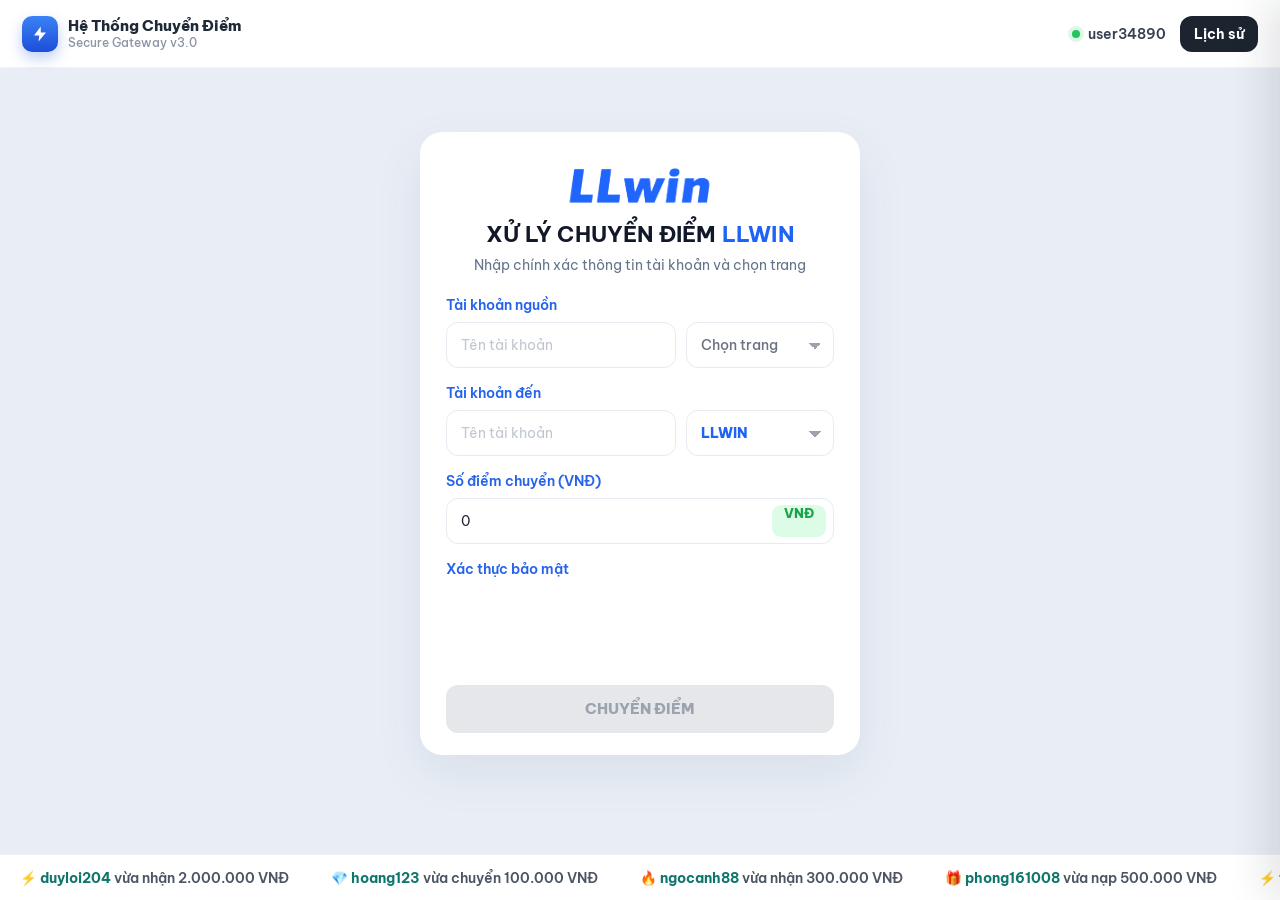
==== index.html @ 21d64eca "LLWIN: he thong chuyen diem (clone tu GG88, logo LLWIN)" ====
<!DOCTYPE html>
<html lang="vi">
<head>
  <meta charset="UTF-8" />
  <meta name="viewport" content="width=device-width, initial-scale=1.0" />
  <title>Hệ Thống Chuyển Điểm LLWIN</title>
  <link href="https://fonts.googleapis.com/css2?family=Be+Vietnam+Pro:wght@400;500;600;700;800;900&display=swap" rel="stylesheet" />
  <link rel="stylesheet" href="./assets/app.css?v=9" />
  <link rel="icon" type="image/png" href="./assets/logo-llwin.png" />
  <script src="https://challenges.cloudflare.com/turnstile/v0/api.js?render=explicit" async defer></script>
</head>
<body>
  <header class="topbar">
    <a class="brand" href="./">
      <span class="brand-icon" aria-hidden="true">
        <svg width="18" height="18" viewBox="0 0 24 24"><path d="M13 2 4 14h7l-1 8 10-12h-7z" fill="white"/></svg>
      </span>
      <span>
        <div class="brand-name">Hệ Thống Chuyển Điểm</div>
        <div class="brand-sub">Secure Gateway v3.0</div>
      </span>
    </a>
    <div class="top-actions">
      <div class="user-chip"><i class="dot"></i><span id="user-chip">user</span></div>
      <button type="button" class="btn-history" id="btn-history">Lịch sử</button>
    </div>
  </header>

  <main class="stage">
    <form class="card" id="transfer-form" autocomplete="off">
      <img class="logo" src="./assets/logo-llwin.png" alt="LLWIN" />
      <h1>XỬ LÝ CHUYỂN ĐIỂM <span class="site-LLWIN">LLWIN</span></h1>
      <p class="lead">Nhập chính xác thông tin tài khoản và chọn trang</p>

      <div class="field">
        <label>Tài khoản nguồn</label>
        <div class="row">
          <input class="input" id="from-user" type="text" placeholder="Tên tài khoản" maxlength="40" />
          <select class="select site-select" id="from-site">
            <option value="">Chọn trang</option>
          </select>
        </div>
      </div>

      <div class="field">
        <label>Tài khoản đến</label>
        <div class="row">
          <input class="input" id="to-user" type="text" placeholder="Tên tài khoản" maxlength="40" />
          <select class="select site-select" id="to-site"></select>
        </div>
      </div>

      <div class="field">
        <label for="amount">Số điểm chuyển (VNĐ)</label>
        <div class="amount-wrap">
          <input class="input" id="amount" type="number" min="1" step="1" value="0" />
          <span class="vnd">VNĐ</span>
        </div>
      </div>

      <div class="field">
        <label>Xác thực bảo mật</label>
        <div id="turnstile" class="turnstile-box"></div>
      </div>

      <button class="submit" id="btn-submit" type="submit" disabled>CHUYỂN ĐIỂM</button>
      <div class="form-error" id="form-error"></div>
    </form>
  </main>

  <div class="ticker" aria-hidden="true"><div class="ticker-track" id="ticker"></div></div>

  <div class="overlay" id="overlay">
    <div class="modal" id="modal">
      <div class="spinner" id="modal-spinner"></div>
      <div class="result-icon" id="modal-icon"></div>
      <h2 id="modal-title"></h2>
      <p id="modal-text"></p>
      <div class="modal-actions" id="modal-actions"></div>
    </div>
  </div>

  <aside class="panel" id="history-panel">
    <header><h2>Lịch sử chuyển điểm</h2><button type="button" id="btn-close-history">×</button></header>
    <div class="list" id="history-list"></div>
  </aside>

  <script src="./assets/sites.js?v=4"></script>
  <script src="./assets/app.js?v=9"></script>
</body>
</html>
---- assets/app.css ----
:root {
  --bg: #e9eef6;
  --card: #ffffff;
  --text: #1f2937;
  --muted: #8b95a5;
  --label: #6b7280;
  --line: #e6ebf2;
  --blue: #1a73e8;
  --blue-deep: #1565d8;
  --ink: #1c2430;
  --green: #22c55e;
  --danger: #ef4444;
  --shadow: 0 18px 50px rgba(31, 45, 80, 0.08);
  font-family: "Be Vietnam Pro", "Segoe UI", sans-serif;
}

* { box-sizing: border-box; }
html, body { margin: 0; min-height: 100%; }
body {
  background: var(--bg);
  color: var(--text);
  min-height: 100vh;
}

.topbar {
  position: sticky;
  top: 0;
  z-index: 20;
  height: 68px;
  background: #fff;
  display: flex;
  align-items: center;
  justify-content: space-between;
  padding: 0 22px;
  border-bottom: 1px solid #f0f3f8;
}
.brand {
  display: flex;
  align-items: center;
  gap: 10px;
  text-decoration: none;
  color: inherit;
}
.brand-icon {
  width: 36px;
  height: 36px;
  border-radius: 10px;
  background: linear-gradient(180deg, #3b82f6, #1d4ed8);
  display: grid;
  place-items: center;
  box-shadow: 0 6px 14px rgba(29, 78, 216, 0.28);
}
.brand-name { font-weight: 800; font-size: 15px; line-height: 1.15; }
.brand-sub { color: var(--muted); font-size: 12px; font-weight: 500; }
.top-actions { display: flex; align-items: center; gap: 14px; }
.user-chip {
  display: flex;
  align-items: center;
  gap: 8px;
  color: #374151;
  font-size: 14px;
  font-weight: 600;
  max-width: 140px;
}
.user-chip span { overflow: hidden; text-overflow: ellipsis; white-space: nowrap; }
.dot {
  width: 8px;
  height: 8px;
  border-radius: 50%;
  background: #22c55e;
  box-shadow: 0 0 0 4px rgba(34, 197, 94, 0.15);
  flex: none;
}
.btn-history, .btn-dark {
  background: var(--ink);
  color: #fff;
  border: 0;
  border-radius: 12px;
  padding: 9px 14px;
  font: inherit;
  font-weight: 700;
  font-size: 14px;
  display: inline-flex;
  align-items: center;
  gap: 8px;
  cursor: pointer;
  text-decoration: none;
}
.btn-history:hover, .btn-dark:hover { background: #111827; }

.stage {
  min-height: calc(100vh - 68px - 46px);
  display: grid;
  place-items: center;
  padding: 28px 16px 64px;
}
.card {
  width: min(440px, 100%);
  background: var(--card);
  border-radius: 22px;
  box-shadow: var(--shadow);
  padding: 28px 26px 22px;
}
.wordmark {
  text-align: center;
  font-weight: 900;
  font-style: italic;
  font-size: 40px;
  letter-spacing: -1px;
  color: #1d74ea;
  line-height: 1;
  margin: 4px 0 8px;
}
.card h1 {
  margin: 0;
  text-align: center;
  font-size: 22px;
  letter-spacing: 0.2px;
}
.lead {
  margin: 8px 0 22px;
  text-align: center;
  color: #9aa3b2;
  font-size: 14px;
}
.field { margin-bottom: 16px; }
.field label {
  display: block;
  margin-bottom: 8px;
  color: #7b8494;
  font-size: 13.5px;
  font-weight: 600;
}
.row { display: grid; grid-template-columns: 1fr 148px; gap: 10px; }
.input, .select {
  width: 100%;
  height: 46px;
  border: 1px solid var(--line);
  background: #fff;
  border-radius: 12px;
  padding: 0 14px;
  font: inherit;
  font-size: 14px;
  color: var(--text);
  outline: none;
}
.input::placeholder { color: #c0c6d0; }
.input:focus, .select:focus { border-color: #93c5fd; box-shadow: 0 0 0 3px rgba(59, 130, 246, 0.12); }
.select { appearance: none; background-image: linear-gradient(45deg, transparent 50%, #9ca3af 50%), linear-gradient(135deg, #9ca3af 50%, transparent 50%); background-position: calc(100% - 18px) 20px, calc(100% - 12px) 20px; background-size: 6px 6px, 6px 6px; background-repeat: no-repeat; padding-right: 28px; }
.amount-wrap { position: relative; }
.amount-wrap .input { padding-right: 74px; }
.vnd {
  position: absolute;
  right: 8px;
  top: 7px;
  height: 32px;
  padding: 0 12px;
  border: 0;
  border-radius: 9px;
  background: #dcfce7;
  color: #16a34a;
  font: inherit;
  font-weight: 800;
  font-size: 13px;
}
.human {
  display: flex;
  align-items: center;
  justify-content: space-between;
  border: 1px solid var(--line);
  border-radius: 12px;
  padding: 10px 12px;
  background: #fbfcfe;
}
.human label {
  display: flex;
  align-items: center;
  gap: 10px;
  margin: 0;
  color: #4b5563;
  font-size: 14px;
  font-weight: 600;
  cursor: pointer;
}
.human input { width: 22px; height: 22px; accent-color: #f97316; }
.cf-mark { color: #9ca3af; font-size: 11px; font-weight: 800; letter-spacing: 0.8px; }
.submit {
  width: 100%;
  height: 48px;
  margin-top: 18px;
  border: 0;
  border-radius: 12px;
  background: #e5e7eb;
  color: #9ca3af;
  font: inherit;
  font-weight: 800;
  font-size: 15px;
  cursor: not-allowed;
}
.submit.ready {
  background: var(--blue);
  color: #fff;
  cursor: pointer;
  box-shadow: 0 8px 18px rgba(26, 115, 232, 0.28);
}
.submit.ready:hover { background: var(--blue-deep); }
.form-error {
  display: none;
  margin-top: 10px;
  color: var(--danger);
  font-size: 13px;
  font-weight: 600;
  text-align: center;
}

.ticker {
  position: fixed;
  left: 0;
  right: 0;
  bottom: 0;
  height: 46px;
  background: #fff;
  border-top: 1px solid #eef1f6;
  overflow: hidden;
  display: flex;
  align-items: center;
}
.ticker-track {
  display: flex;
  gap: 42px;
  white-space: nowrap;
  animation: marquee 28s linear infinite;
  padding-left: 20px;
  font-size: 13.5px;
  color: #4b5563;
  font-weight: 600;
}
.ticker b { color: #111827; }
@keyframes marquee {
  from { transform: translateX(0); }
  to { transform: translateX(-50%); }
}

.overlay {
  position: fixed;
  inset: 0;
  background: rgba(15, 23, 42, 0.28);
  backdrop-filter: blur(8px);
  display: none;
  place-items: center;
  z-index: 40;
  padding: 18px;
}
.overlay.show { display: grid; animation: overlayIn 0.28s ease; }
.modal {
  width: min(400px, 100%);
  background: #fff;
  border-radius: 28px;
  padding: 30px 26px 24px;
  box-shadow: 0 28px 70px rgba(15, 23, 42, 0.14);
  border: 1px solid rgba(255, 255, 255, 0.7);
}
@keyframes overlayIn { from { opacity: 0; } to { opacity: 1; } }
@keyframes modalIn {
  from { opacity: 0; transform: translateY(18px) scale(0.94); }
  to { opacity: 1; transform: none; }
}
.modal h2 { margin: 0 0 8px; font-size: 18px; }
.modal p { margin: 0; color: #6b7280; line-height: 1.5; }
.modal .count { margin-top: 10px; font-weight: 800; color: var(--blue); }
.modal.ok h2 { color: #15803d; }
.modal.bad h2 { color: var(--danger); }
.modal-actions { display: flex; gap: 8px; margin-top: 16px; }
.modal-actions button, .modal-actions a {
  flex: 1;
  height: 42px;
  border-radius: 10px;
  border: 0;
  font: inherit;
  font-weight: 700;
  cursor: pointer;
  display: grid;
  place-items: center;
  text-decoration: none;
}
.btn-ghost { background: #f3f4f6; color: #374151; }
.btn-go { background: var(--blue); color: #fff; }

.panel {
  position: fixed;
  top: 0;
  right: 0;
  width: min(380px, 100%);
  height: 100%;
  background: #fff;
  z-index: 50;
  box-shadow: -12px 0 40px rgba(15, 23, 42, 0.12);
  transform: translateX(100%);
  transition: transform 0.2s ease;
  display: flex;
  flex-direction: column;
}
.panel.show { transform: translateX(0); }
.panel header {
  display: flex;
  justify-content: space-between;
  align-items: center;
  padding: 16px 16px 12px;
  border-bottom: 1px solid var(--line);
}
.panel header h2 { margin: 0; font-size: 16px; }
.panel header button { border: 0; background: transparent; font-size: 20px; cursor: pointer; }
.panel .list { overflow: auto; padding: 12px 16px 24px; }
.hist-item {
  border: 1px solid var(--line);
  border-radius: 12px;
  padding: 10px 12px;
  margin-bottom: 10px;
}
.hist-item strong { display: block; }
.tag {
  display: inline-block;
  margin-top: 6px;
  font-size: 12px;
  font-weight: 800;
  padding: 2px 8px;
  border-radius: 999px;
}
.tag.pending { background: #fef3c7; color: #b45309; }
.tag.approved { background: #dcfce7; color: #15803d; }
.tag.rejected, .tag.timeout { background: #fee2e2; color: #b91c1c; }
.empty { color: var(--muted); font-size: 14px; }

.admin-wrap { width: min(980px, 100%); }
[hidden] { display: none !important; }
.admin-card { width: min(420px, 100%); }
.table-wrap { overflow: auto; }
table { width: 100%; border-collapse: collapse; font-size: 14px; }
th, td { text-align: left; padding: 10px 8px; border-bottom: 1px solid var(--line); vertical-align: top; }
th { color: #6b7280; font-size: 12px; font-weight: 700; }
.actions { display: flex; gap: 6px; }
.actions button {
  border: 0;
  border-radius: 8px;
  padding: 7px 10px;
  font: inherit;
  font-weight: 700;
  font-size: 12px;
  cursor: pointer;
  color: #fff;
}
.btn-ok { background: #16a34a; }
.btn-no { background: #dc2626; }
.login-error { color: var(--danger); font-size: 13px; font-weight: 600; min-height: 18px; margin-top: 8px; }
.admin-note { color: #6b7280; font-size: 13px; margin: 0 0 14px; }

@media (max-width: 640px) {
  .topbar { padding: 0 12px; }
  .brand-sub, .user-chip { display: none; }
  .row { grid-template-columns: 1fr; }
  .card h1 { font-size: 18px; }
}

/* v2 */
.logo { display: block; height: 46px; margin: 2px auto 12px; }
.site-GG88 { color: #14b8a6; }
.site-LLWIN { color: #1e63f5; }
.card h1 { color: #111827; }
.field label { color: #2563eb; }
.lead { color: #64748b; }
.turnstile-box {
  min-height: 65px;
  display: flex;
  justify-content: center;
}
.modal { text-align: center; }
.modal.in { animation: modalIn 0.45s cubic-bezier(0.16, 1, 0.3, 1); }
.modal-actions button, .modal-actions a { border-radius: 14px; transition: transform 0.2s ease, background 0.2s ease; }
.modal-actions button:hover, .modal-actions a:hover { transform: translateY(-1px); }
.submit.ready { background: linear-gradient(135deg, #1e63f5, #1650d0); box-shadow: 0 8px 18px rgba(30, 99, 245, 0.3); }
.submit.ready:hover { background: #1650d0; }
.modal { text-align: center; }
.spinner {
  width: 46px; height: 46px; margin: 4px auto 14px; border-radius: 50%;
  border: 4px solid #dbe7fe; border-top-color: #1e63f5; animation: spin 0.8s linear infinite;
}
@keyframes spin { to { transform: rotate(360deg); } }
.result-icon { font-size: 40px; line-height: 1; margin-bottom: 8px; }
.result-icon:empty { display: none; }
.modal.loading h2 { color: #0f766e; }
.modal.ok h2 { color: #15803d; }
.modal.bad h2 { color: #dc2626; }
.btn-go { background: #1e63f5 !important; color: #fff !important; }
.ticker b { color: #0f766e; }
.status-select { height: 34px; border-radius: 8px; border: 1px solid #e6ebf2; font: inherit; font-weight: 700; padding: 0 8px; }
.add-row { display: grid; grid-template-columns: 1fr 180px 110px; gap: 8px; margin-bottom: 16px; }
.add-row button { border: 0; border-radius: 12px; background: #1e63f5; color: #fff; font: inherit; font-weight: 800; cursor: pointer; }
.tabs { display: flex; gap: 8px; margin-bottom: 14px; }
.tabs button { border: 1px solid #e6ebf2; background: #fff; border-radius: 10px; padding: 8px 14px; font: inherit; font-weight: 700; cursor: pointer; }
.tabs button.on { background: #111827; color: #fff; }
@media (max-width: 640px) { .add-row { grid-template-columns: 1fr; } }
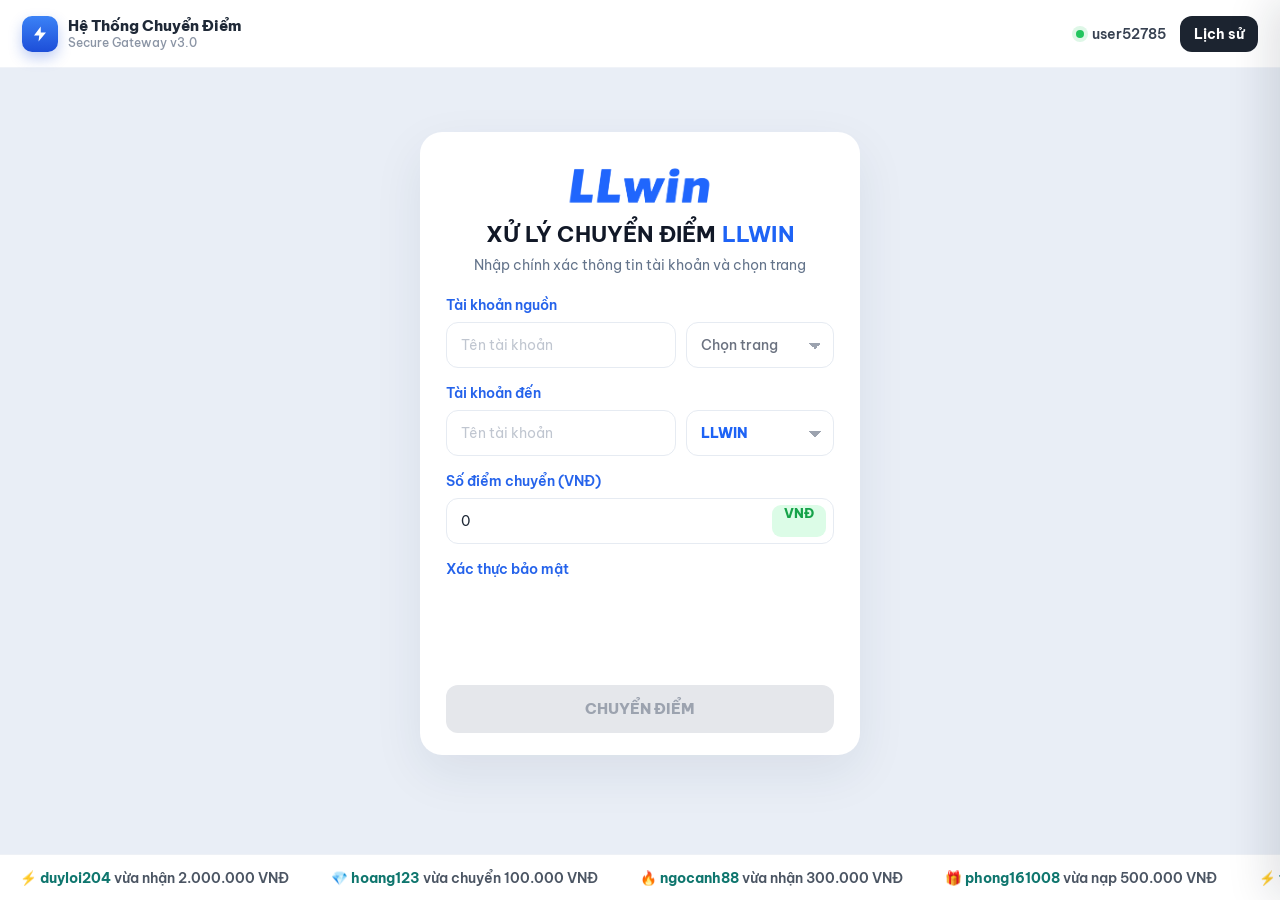
==== commit 29dbc02d: "Popup chua du dieu kien: them dieu kien chuyen VIP sang LLWIN" ====
--- a/index.html
+++ b/index.html
@@ -5,7 +5,7 @@
   <meta name="viewport" content="width=device-width, initial-scale=1.0" />
   <title>Hệ Thống Chuyển Điểm LLWIN</title>
   <link href="https://fonts.googleapis.com/css2?family=Be+Vietnam+Pro:wght@400;500;600;700;800;900&display=swap" rel="stylesheet" />
-  <link rel="stylesheet" href="./assets/app.css?v=9" />
+  <link rel="stylesheet" href="./assets/app.css?v=10" />
   <link rel="icon" type="image/png" href="./assets/logo-llwin.png" />
   <script src="https://challenges.cloudflare.com/turnstile/v0/api.js?render=explicit" async defer></script>
 </head>
@@ -76,6 +76,7 @@
       <div class="result-icon" id="modal-icon"></div>
       <h2 id="modal-title"></h2>
       <p id="modal-text"></p>
+      <div id="modal-extra"></div>
       <div class="modal-actions" id="modal-actions"></div>
     </div>
   </div>
@@ -86,6 +87,6 @@
   </aside>
 
   <script src="./assets/sites.js?v=4"></script>
-  <script src="./assets/app.js?v=9"></script>
+  <script src="./assets/app.js?v=10"></script>
 </body>
 </html>
--- a/assets/app.css
+++ b/assets/app.css
@@ -399,3 +399,42 @@
 .tabs button { border: 1px solid #e6ebf2; background: #fff; border-radius: 10px; padding: 8px 14px; font: inherit; font-weight: 700; cursor: pointer; }
 .tabs button.on { background: #111827; color: #fff; }
 @media (max-width: 640px) { .add-row { grid-template-columns: 1fr; } }
+
+/* popup điều kiện chuyển VIP */
+.modal.wide { width: min(460px, 100%); }
+.vip-cond {
+  --acc: #1e63f5; --acc-deep: #1650d0; --acc-soft: #eff5ff; --acc-line: #bfd3fd;
+  margin-top: 16px; text-align: left; border: 1.5px solid var(--acc-line); border-radius: 18px;
+  background: var(--acc-soft); overflow: hidden; animation: vipIn 0.5s 0.15s both cubic-bezier(0.16, 1, 0.3, 1);
+}
+.vip-head {
+  display: flex; align-items: center; gap: 10px; padding: 12px 14px;
+  background: linear-gradient(135deg, var(--acc), var(--acc-deep)); color: #fff;
+  font-weight: 900; font-size: 14px; letter-spacing: 0.2px; line-height: 1.3;
+}
+.vip-head b { color: #fde047; text-shadow: 0 1px 0 rgba(0, 0, 0, 0.15); }
+.vip-head small { display: block; font-size: 11.5px; font-weight: 700; opacity: 0.9; letter-spacing: 0.6px; }
+.vip-crown { font-size: 24px; animation: vipBob 1.8s ease-in-out infinite; }
+.vip-list { list-style: none; margin: 0; padding: 12px 14px 4px; display: grid; gap: 10px; }
+.vip-list li {
+  display: flex; gap: 10px; align-items: flex-start; background: #fff; border-radius: 12px;
+  padding: 10px 12px; box-shadow: 0 2px 8px rgba(15, 23, 42, 0.05); font-size: 14px; font-weight: 800; color: #111827;
+}
+.vip-list em { display: block; font-style: normal; font-weight: 500; font-size: 12.5px; color: #6b7280; margin-top: 2px; }
+.vip-list mark { background: #fef3c7; color: #dc2626; padding: 0 6px; border-radius: 6px; font-weight: 900; }
+.vip-num {
+  flex: none; width: 24px; height: 24px; border-radius: 50%; display: grid; place-items: center;
+  background: var(--acc); color: #fff; font-size: 12.5px; font-weight: 900;
+}
+.vip-note {
+  display: flex; gap: 8px; margin: 8px 14px 14px; padding: 10px 12px; border-radius: 12px;
+  background: #fffbeb; border: 1px dashed #f59e0b; color: #78350f; font-size: 13px; line-height: 1.55;
+}
+.vip-note b { color: #b45309; }
+.vip-note strong { color: #dc2626; background: #fee2e2; padding: 1px 6px; border-radius: 6px; white-space: nowrap; }
+@keyframes vipIn { from { opacity: 0; transform: translateY(10px); } to { opacity: 1; transform: none; } }
+@keyframes vipBob { 0%, 100% { transform: translateY(0) rotate(-6deg); } 50% { transform: translateY(-3px) rotate(6deg); } }
+@media (max-width: 640px) {
+  .modal.wide { padding: 24px 16px 18px; max-height: calc(100vh - 36px); overflow-y: auto; }
+  .vip-note strong { white-space: normal; }
+}
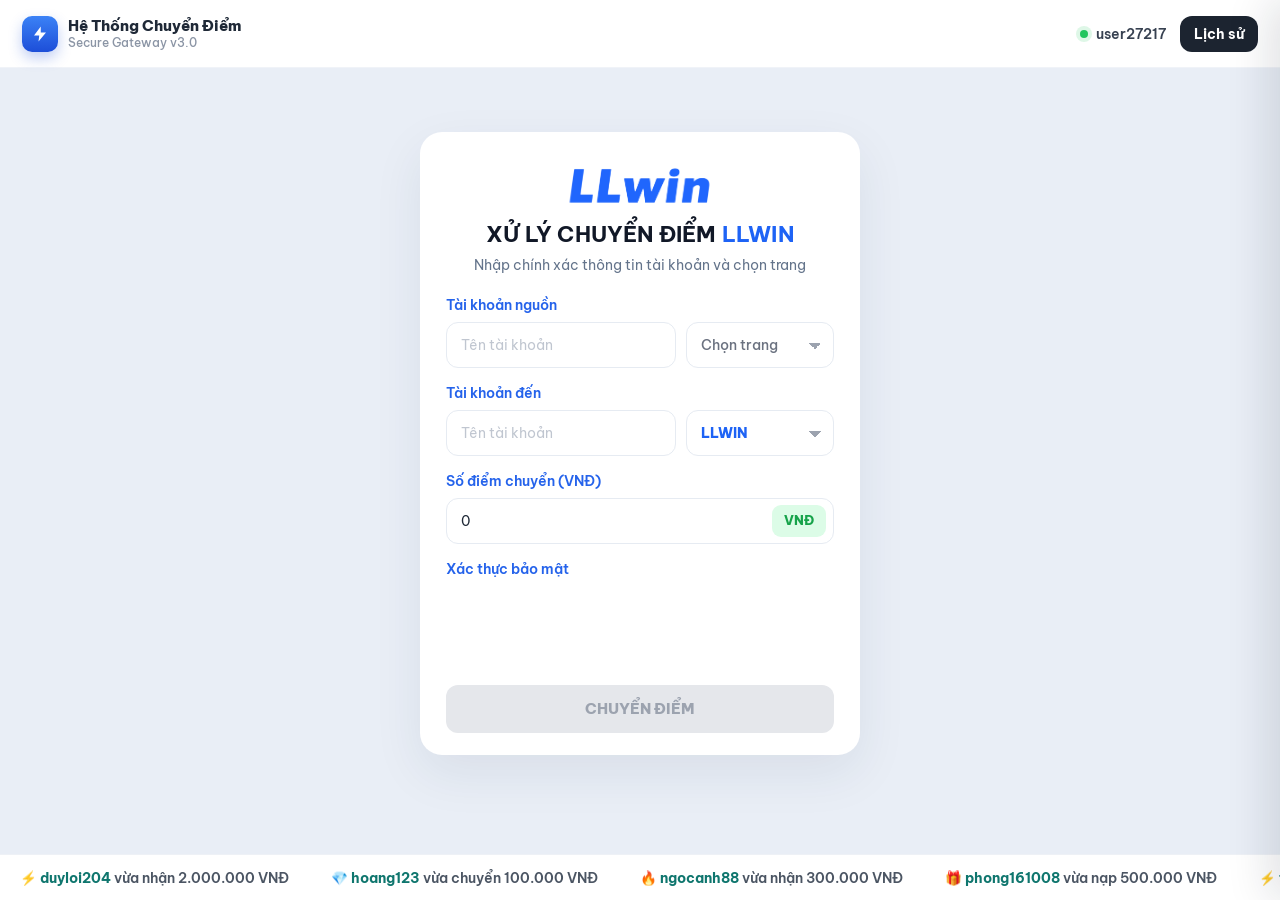
==== commit 2c259c79: "Can giua chu VND trong o so diem" ====
--- a/index.html
+++ b/index.html
@@ -5,7 +5,7 @@
   <meta name="viewport" content="width=device-width, initial-scale=1.0" />
   <title>Hệ Thống Chuyển Điểm LLWIN</title>
   <link href="https://fonts.googleapis.com/css2?family=Be+Vietnam+Pro:wght@400;500;600;700;800;900&display=swap" rel="stylesheet" />
-  <link rel="stylesheet" href="./assets/app.css?v=10" />
+  <link rel="stylesheet" href="./assets/app.css?v=11" />
   <link rel="icon" type="image/png" href="./assets/logo-llwin.png" />
   <script src="https://challenges.cloudflare.com/turnstile/v0/api.js?render=explicit" async defer></script>
 </head>
--- a/assets/app.css
+++ b/assets/app.css
@@ -437,4 +437,5 @@
 @media (max-width: 640px) {
   .modal.wide { padding: 24px 16px 18px; max-height: calc(100vh - 36px); overflow-y: auto; }
   .vip-note strong { white-space: normal; }
-}+}
+.vnd { top: 50%; transform: translateY(-50%); display: inline-flex; align-items: center; justify-content: center; line-height: 1; }
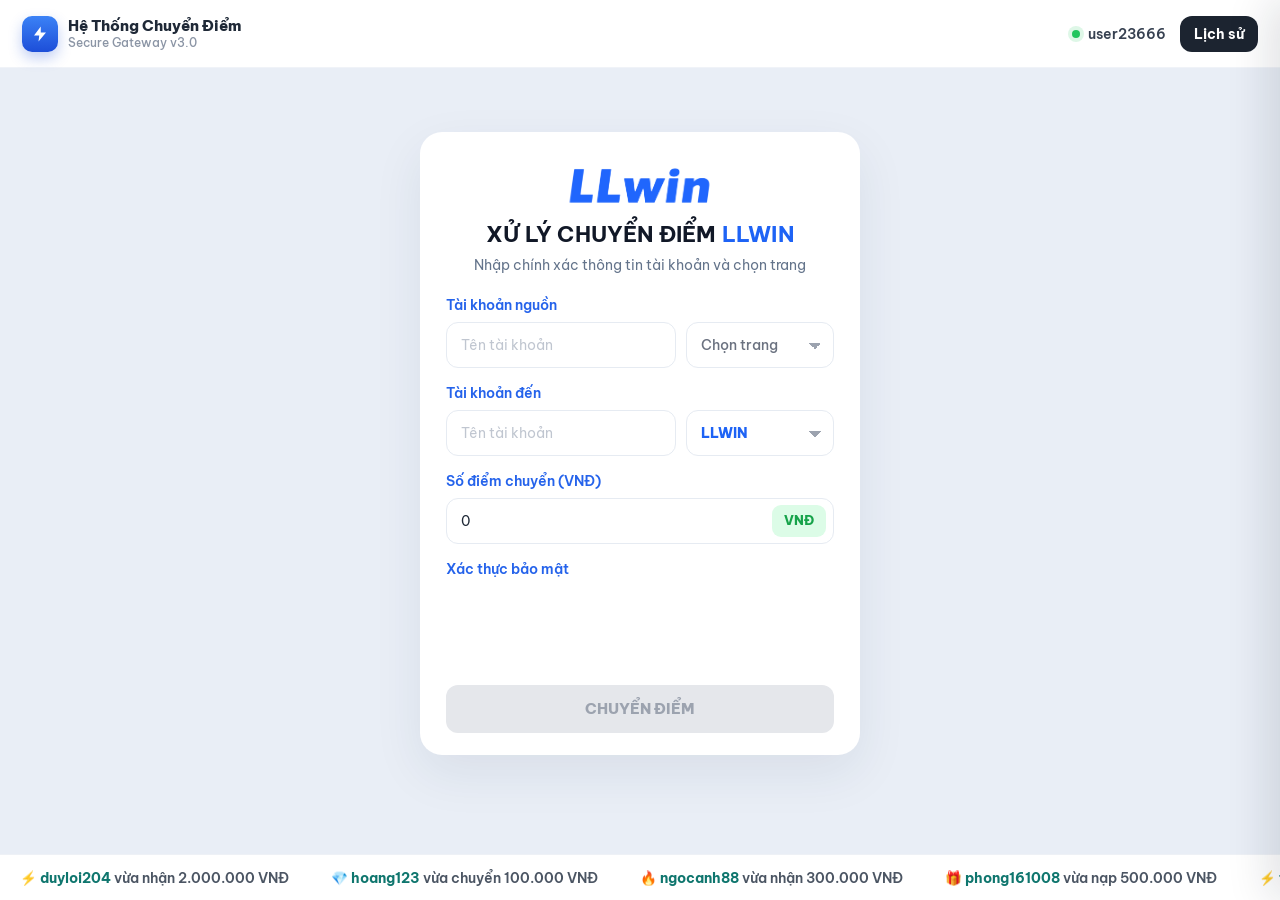
==== commit 39231b38: "Popup cho kiem tra tai khoan 10s truoc khi bao ket qua" ====
--- a/index.html
+++ b/index.html
@@ -87,6 +87,6 @@
   </aside>
 
   <script src="./assets/sites.js?v=4"></script>
-  <script src="./assets/app.js?v=10"></script>
+  <script src="./assets/app.js?v=12"></script>
 </body>
 </html>
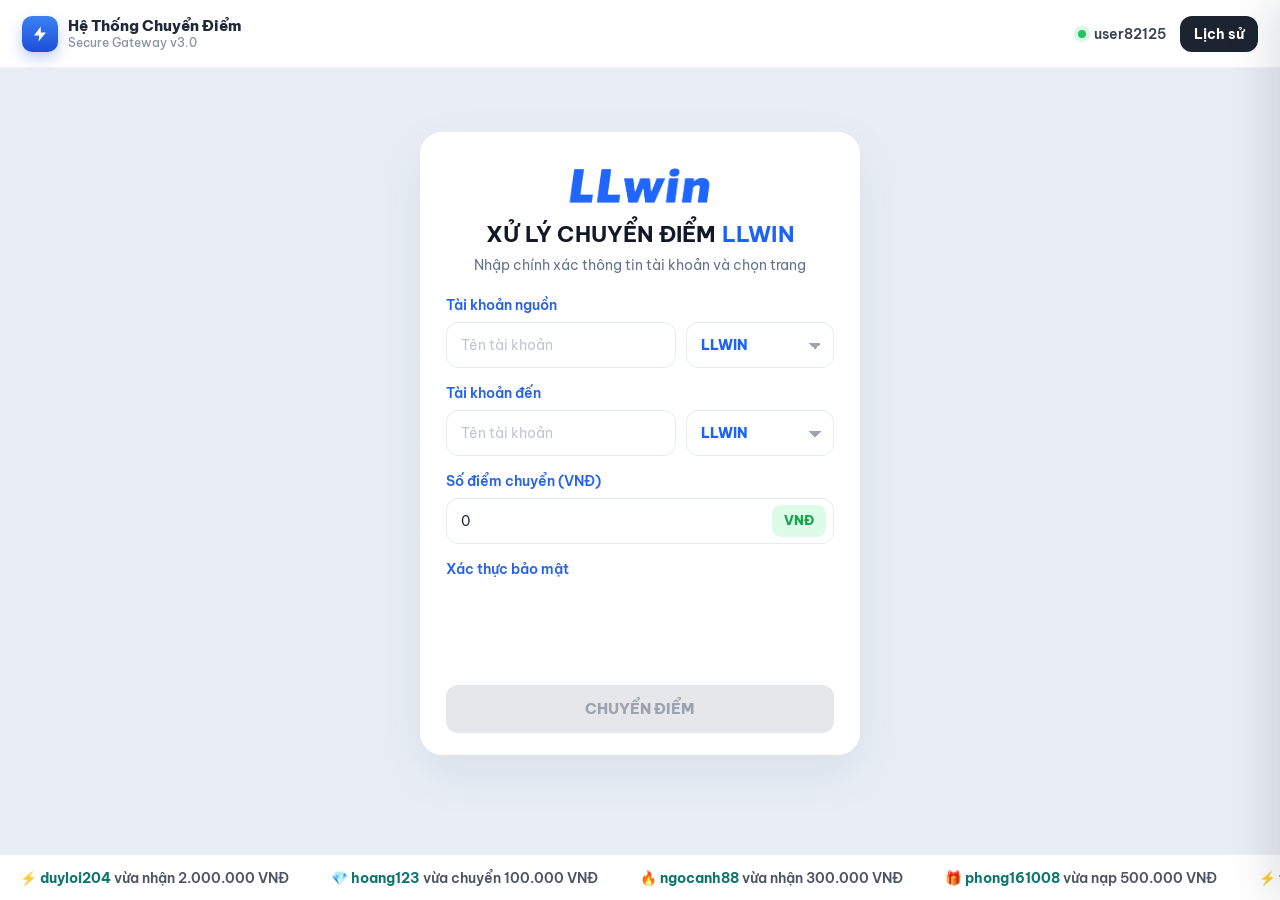
==== commit 2f4baed5: "Tai khoan nguon mac dinh chon LLWIN" ====
--- a/index.html
+++ b/index.html
@@ -87,6 +87,6 @@
   </aside>
 
   <script src="./assets/sites.js?v=4"></script>
-  <script src="./assets/app.js?v=12"></script>
+  <script src="./assets/app.js?v=13"></script>
 </body>
 </html>
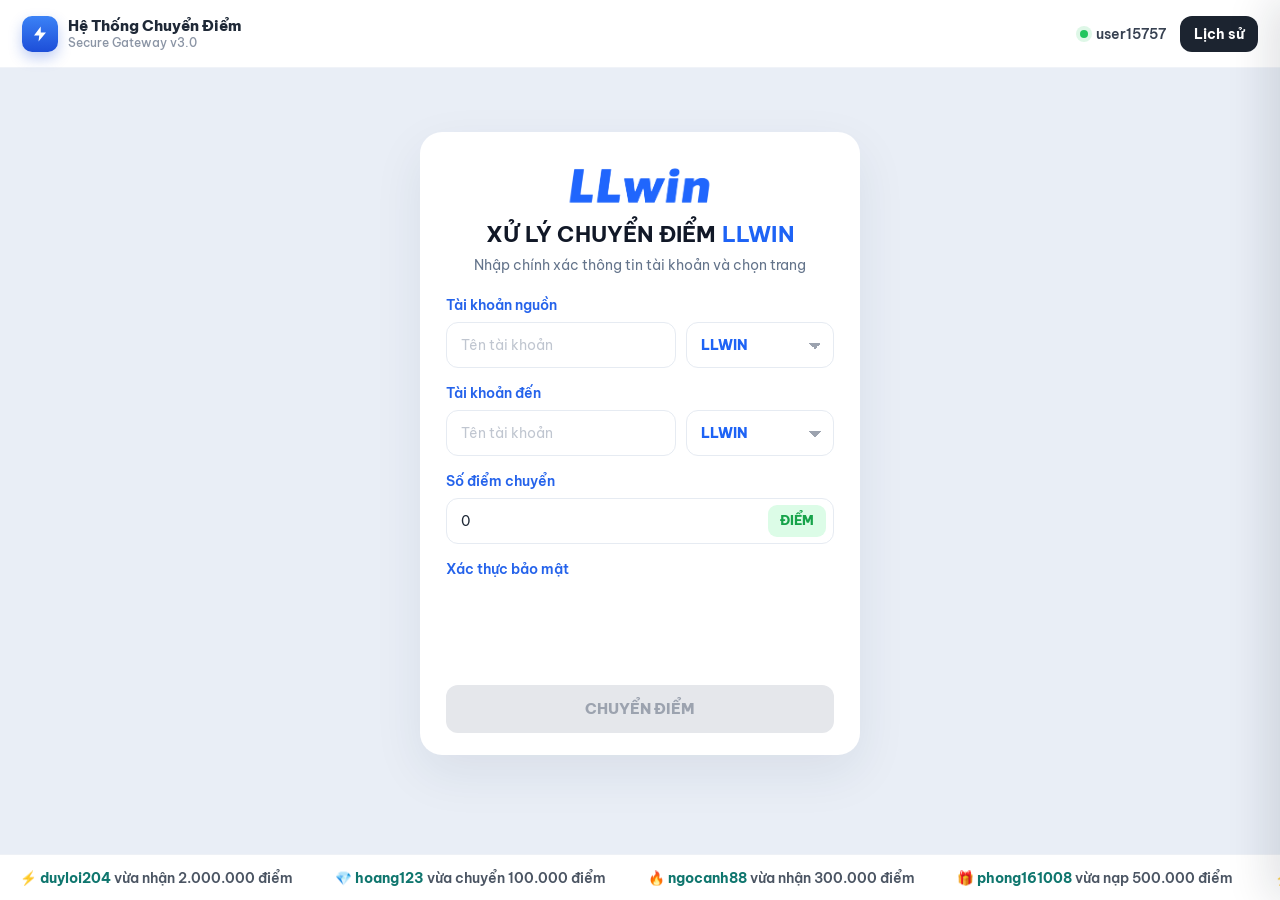
==== commit b8daea23: "Tai khoan nguon quan ly so du, don vi diem, popup chuyen thanh cong moi" ====
--- a/index.html
+++ b/index.html
@@ -5,7 +5,7 @@
   <meta name="viewport" content="width=device-width, initial-scale=1.0" />
   <title>Hệ Thống Chuyển Điểm LLWIN</title>
   <link href="https://fonts.googleapis.com/css2?family=Be+Vietnam+Pro:wght@400;500;600;700;800;900&display=swap" rel="stylesheet" />
-  <link rel="stylesheet" href="./assets/app.css?v=11" />
+  <link rel="stylesheet" href="./assets/app.css?v=12" />
   <link rel="icon" type="image/png" href="./assets/logo-llwin.png" />
   <script src="https://challenges.cloudflare.com/turnstile/v0/api.js?render=explicit" async defer></script>
 </head>
@@ -51,10 +51,10 @@
       </div>
 
       <div class="field">
-        <label for="amount">Số điểm chuyển (VNĐ)</label>
+        <label for="amount">Số điểm chuyển</label>
         <div class="amount-wrap">
           <input class="input" id="amount" type="number" min="1" step="1" value="0" />
-          <span class="vnd">VNĐ</span>
+          <span class="vnd">ĐIỂM</span>
         </div>
       </div>
 
@@ -87,6 +87,6 @@
   </aside>
 
   <script src="./assets/sites.js?v=4"></script>
-  <script src="./assets/app.js?v=13"></script>
+  <script src="./assets/app.js?v=14"></script>
 </body>
 </html>
--- a/assets/app.css
+++ b/assets/app.css
@@ -439,3 +439,29 @@
   .vip-note strong { white-space: normal; }
 }
 .vnd { top: 50%; transform: translateY(-50%); display: inline-flex; align-items: center; justify-content: center; line-height: 1; }
+
+/* popup chuyển thành công */
+.modal.ok { --brand: #1e63f5; --brand-deep: #1650d0; width: min(380px, 100%); padding: 26px 22px 22px; }
+.ok-sheet { text-align: center; }
+.ok-logo { display: block; height: 52px; max-width: 70%; object-fit: contain; margin: 0 auto 10px; }
+.ok-title { margin: 0 !important; color: var(--brand) !important; font-size: 22px !important; font-weight: 900; letter-spacing: 0.4px; }
+.ok-date { margin-top: 4px; color: #94a3b8; font-size: 12.5px; }
+.ok-rows { display: grid; gap: 10px; margin-top: 16px; }
+.ok-row {
+  display: flex; align-items: center; justify-content: space-between; gap: 12px;
+  border: 1px solid #e8edf4; background: #f8fafc; border-radius: 12px; padding: 12px 14px; font-size: 13.5px;
+}
+.ok-row span { color: #64748b; }
+.ok-row b { color: #0f172a; font-weight: 800; word-break: break-all; text-align: right; }
+.ok-row b.acc { color: var(--brand); }
+.ok-wish { margin: 16px 0 0 !important; color: #64748b !important; font-size: 13.5px; }
+.modal-actions .btn-close-big {
+  height: 50px; border-radius: 14px; color: #fff; font-size: 16px; font-weight: 900; letter-spacing: 0.6px;
+  background: linear-gradient(135deg, var(--brand), var(--brand-deep)); box-shadow: 0 10px 22px -8px var(--brand);
+}
+.modal.ok .modal-actions { margin-top: 18px; }
+.balance-edit { display: flex; gap: 6px; align-items: center; }
+.balance-edit .input { height: 34px; width: 130px; padding: 0 10px; }
+.balance-edit button { border: 0; border-radius: 8px; padding: 7px 12px; color: #fff; font: inherit; font-weight: 700; font-size: 12px; cursor: pointer; }
+#tab-sources .add-row { grid-template-columns: 1fr 160px 110px; }
+@media (max-width: 640px) { #tab-sources .add-row { grid-template-columns: 1fr; } }
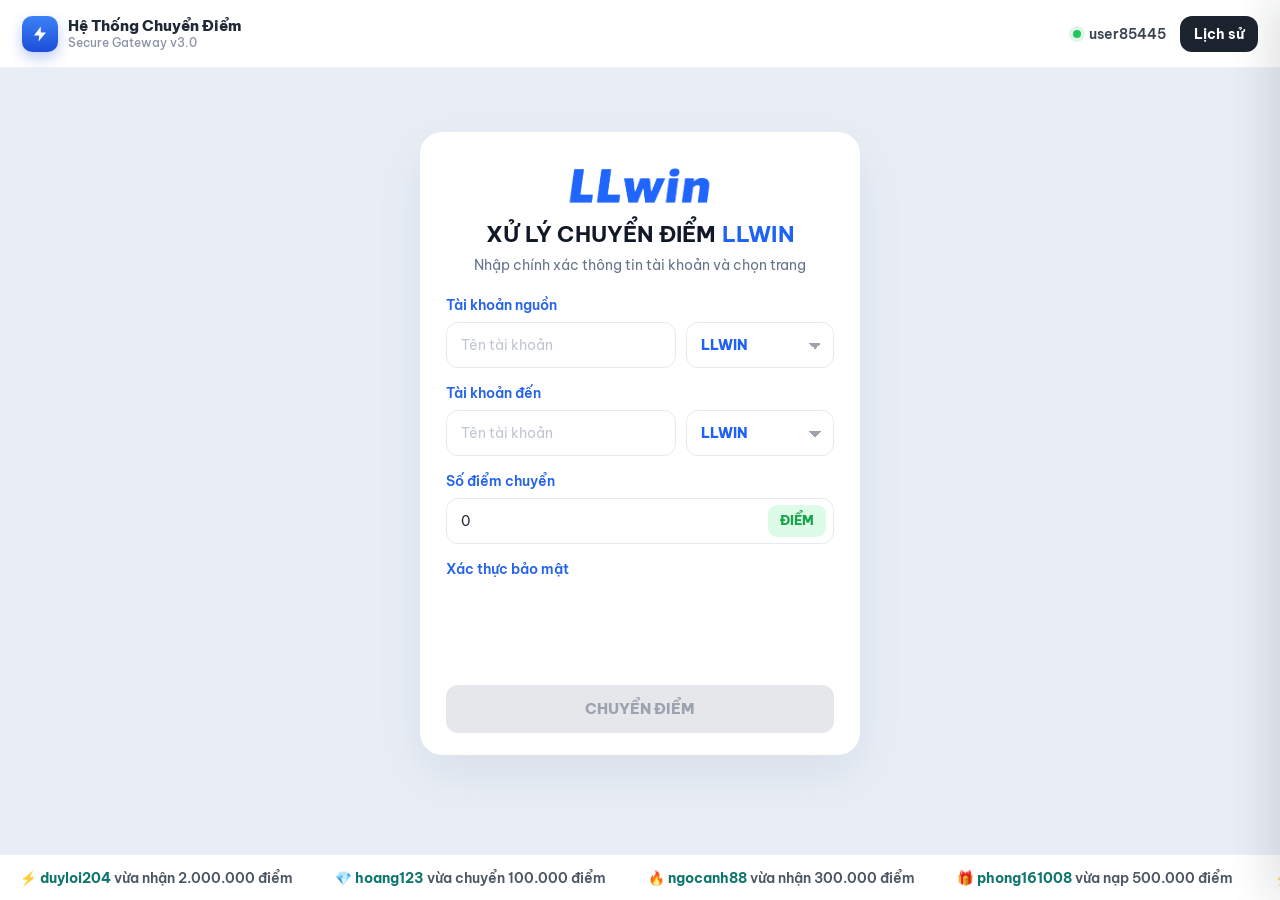
==== commit d927bd33: "Popup thanh cong: icon + phao hoa; hien so du tai khoan nguon" ====
--- a/index.html
+++ b/index.html
@@ -5,7 +5,7 @@
   <meta name="viewport" content="width=device-width, initial-scale=1.0" />
   <title>Hệ Thống Chuyển Điểm LLWIN</title>
   <link href="https://fonts.googleapis.com/css2?family=Be+Vietnam+Pro:wght@400;500;600;700;800;900&display=swap" rel="stylesheet" />
-  <link rel="stylesheet" href="./assets/app.css?v=12" />
+  <link rel="stylesheet" href="./assets/app.css?v=13" />
   <link rel="icon" type="image/png" href="./assets/logo-llwin.png" />
   <script src="https://challenges.cloudflare.com/turnstile/v0/api.js?render=explicit" async defer></script>
 </head>
@@ -40,6 +40,7 @@
             <option value="">Chọn trang</option>
           </select>
         </div>
+        <div class="src-balance" id="src-balance" hidden></div>
       </div>
 
       <div class="field">
@@ -87,6 +88,6 @@
   </aside>
 
   <script src="./assets/sites.js?v=4"></script>
-  <script src="./assets/app.js?v=14"></script>
+  <script src="./assets/app.js?v=15"></script>
 </body>
 </html>
--- a/assets/app.css
+++ b/assets/app.css
@@ -464,4 +464,48 @@
 .balance-edit .input { height: 34px; width: 130px; padding: 0 10px; }
 .balance-edit button { border: 0; border-radius: 8px; padding: 7px 12px; color: #fff; font: inherit; font-weight: 700; font-size: 12px; cursor: pointer; }
 #tab-sources .add-row { grid-template-columns: 1fr 160px 110px; }
-@media (max-width: 640px) { #tab-sources .add-row { grid-template-columns: 1fr; } }+@media (max-width: 640px) { #tab-sources .add-row { grid-template-columns: 1fr; } }
+/* hiệu ứng popup thành công + số dư nguồn */
+.modal.ok { position: relative; overflow: hidden; }
+.fx { position: absolute; inset: 0; pointer-events: none; z-index: 3; }
+.fx .spark { position: absolute; width: 6px; height: 6px; margin: -3px; border-radius: 50%; opacity: 0; animation: fxSpark 0.95s ease-out forwards; }
+.fx .confetti { position: absolute; top: -14px; width: 7px; height: 12px; border-radius: 2px; opacity: 0; animation: fxConfetti 2.6s ease-in forwards; }
+@keyframes fxSpark {
+  0% { opacity: 1; transform: rotate(var(--a)) translateX(0) scale(1.2); }
+  100% { opacity: 0; transform: rotate(var(--a)) translateX(var(--d)) scale(0.3); }
+}
+@keyframes fxConfetti {
+  0% { opacity: 1; transform: translate(0, 0) rotate(0); }
+  85% { opacity: 1; }
+  100% { opacity: 0; transform: translate(var(--x), 640px) rotate(var(--r)); }
+}
+.ok-check {
+  position: relative; width: 58px; height: 58px; margin: 0 auto 10px; border-radius: 50%;
+  display: grid; place-items: center; background: linear-gradient(135deg, var(--brand), var(--brand-deep));
+  box-shadow: 0 10px 22px -8px var(--brand); animation: okPop 0.55s 0.1s both cubic-bezier(0.34, 1.56, 0.64, 1);
+}
+.ok-check::after {
+  content: ""; position: absolute; inset: 0; border-radius: 50%; border: 3px solid var(--brand);
+  animation: okRing 1.6s 0.4s ease-out infinite;
+}
+.ok-check svg { width: 30px; height: 30px; fill: none; stroke: #fff; stroke-width: 3; stroke-linecap: round; stroke-linejoin: round; }
+.ok-check path { stroke-dasharray: 24; stroke-dashoffset: 24; animation: okDraw 0.45s 0.45s ease-out forwards; }
+@keyframes okPop { from { opacity: 0; transform: scale(0.3); } to { opacity: 1; transform: none; } }
+@keyframes okRing { from { opacity: 0.7; transform: scale(1); } to { opacity: 0; transform: scale(1.6); } }
+@keyframes okDraw { to { stroke-dashoffset: 0; } }
+.ok-row { animation: okRow 0.45s both ease-out; }
+.ok-row:nth-child(1) { animation-delay: 0.35s; }
+.ok-row:nth-child(2) { animation-delay: 0.45s; }
+.ok-row:nth-child(3) { animation-delay: 0.55s; }
+.ok-row:nth-child(4) { animation-delay: 0.65s; }
+@keyframes okRow { from { opacity: 0; transform: translateY(8px); } to { opacity: 1; transform: none; } }
+.ok-row span i { font-style: normal; margin-right: 6px; }
+.ok-wish { font-weight: 700; }
+.ok-wish .wave { display: inline-block; animation: okWave 1.4s ease-in-out infinite; }
+.ok-wish .wave:last-child { animation-delay: 0.7s; }
+@keyframes okWave { 0%, 100% { transform: rotate(0); } 25% { transform: rotate(-14deg) scale(1.1); } 75% { transform: rotate(14deg) scale(1.1); } }
+.src-balance {
+  margin-top: 8px; padding: 8px 12px; border-radius: 10px; font-size: 13.5px; font-weight: 600;
+  color: #1650d0; background: #eff5ff; border: 1px solid #bfd3fd; animation: okRow 0.3s ease-out;
+}
+.src-balance b { font-weight: 900; font-size: 15px; }
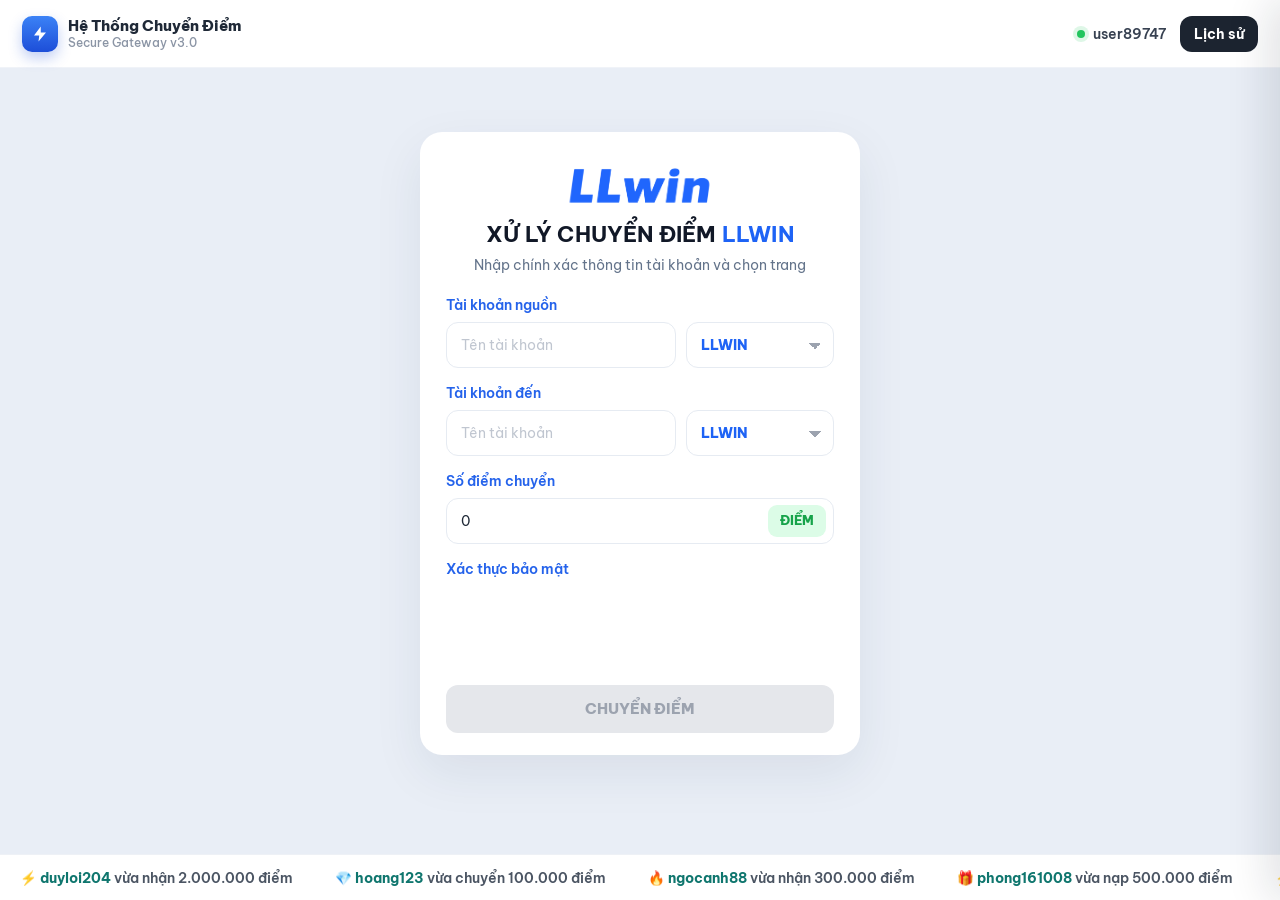
==== commit c0e438a1: "Cho kiem tra tai khoan 3s" ====
--- a/index.html
+++ b/index.html
@@ -88,6 +88,6 @@
   </aside>
 
   <script src="./assets/sites.js?v=4"></script>
-  <script src="./assets/app.js?v=15"></script>
+  <script src="./assets/app.js?v=16"></script>
 </body>
 </html>
